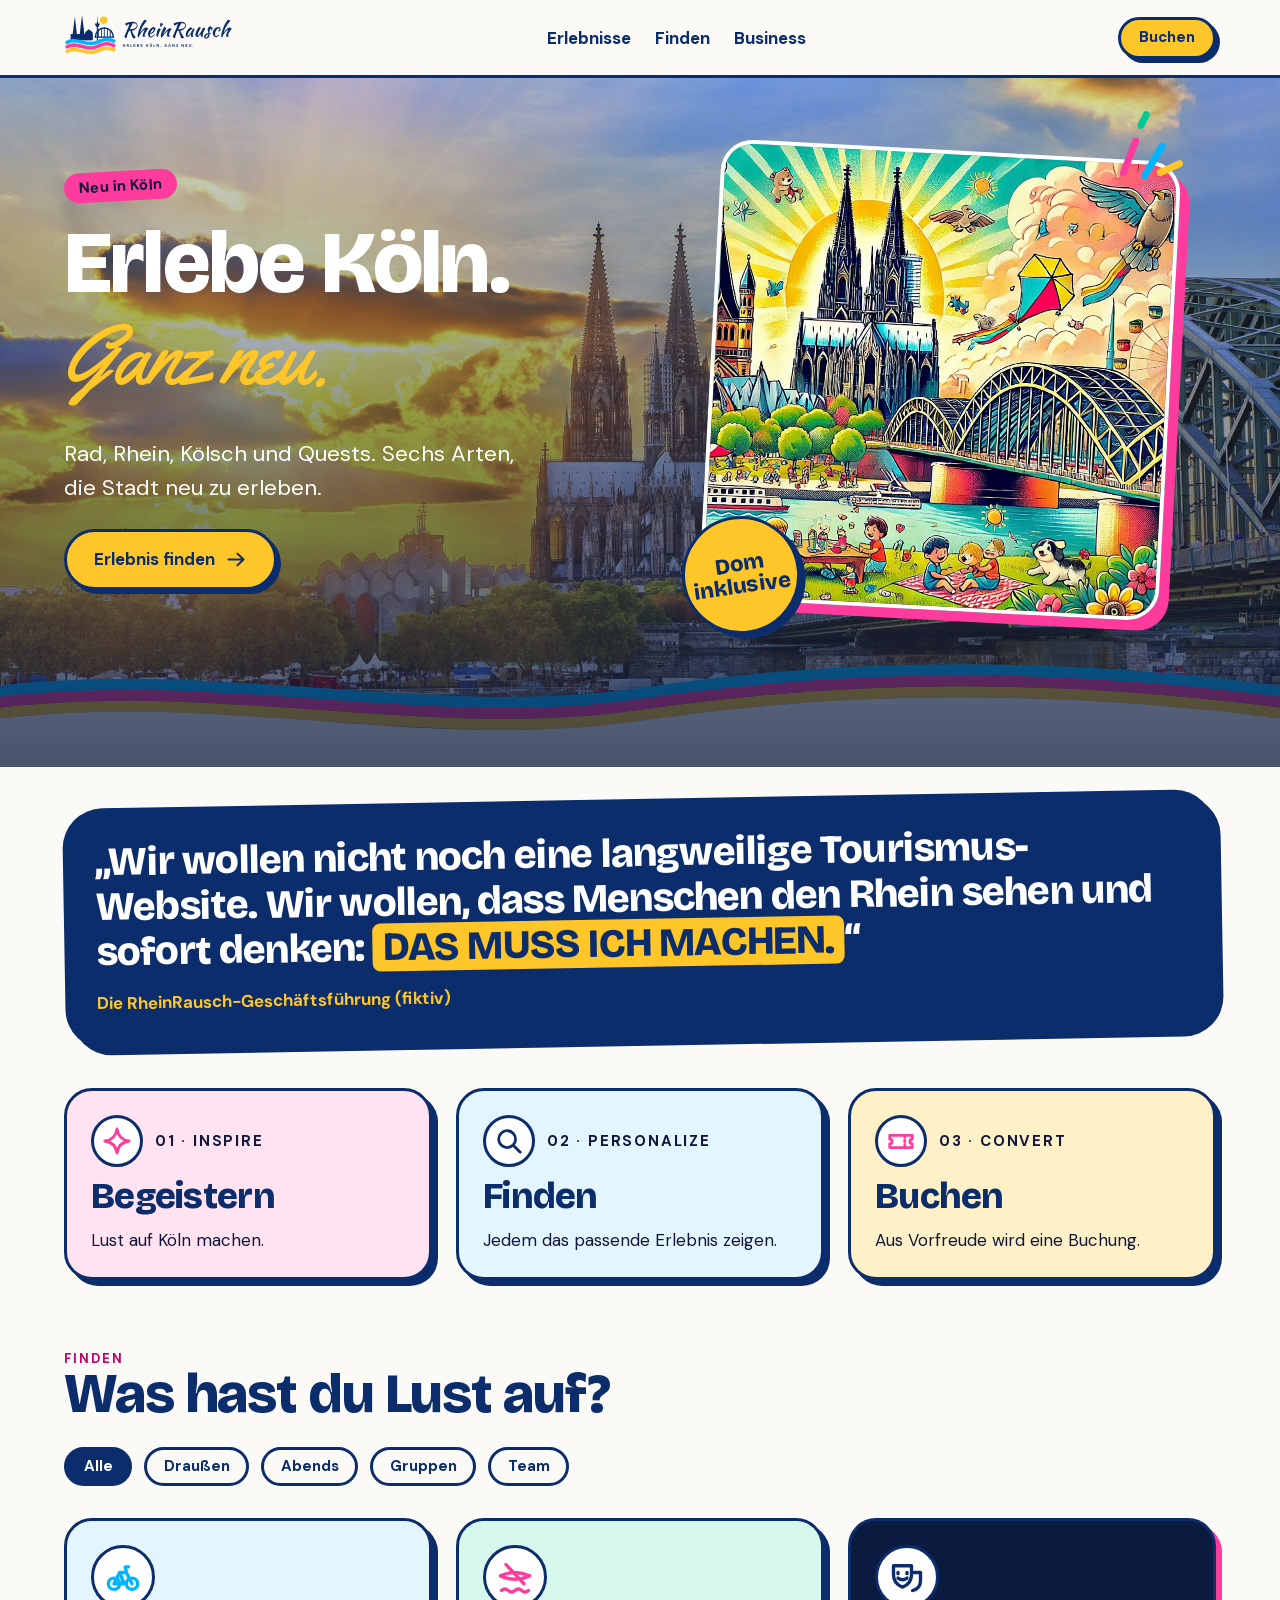
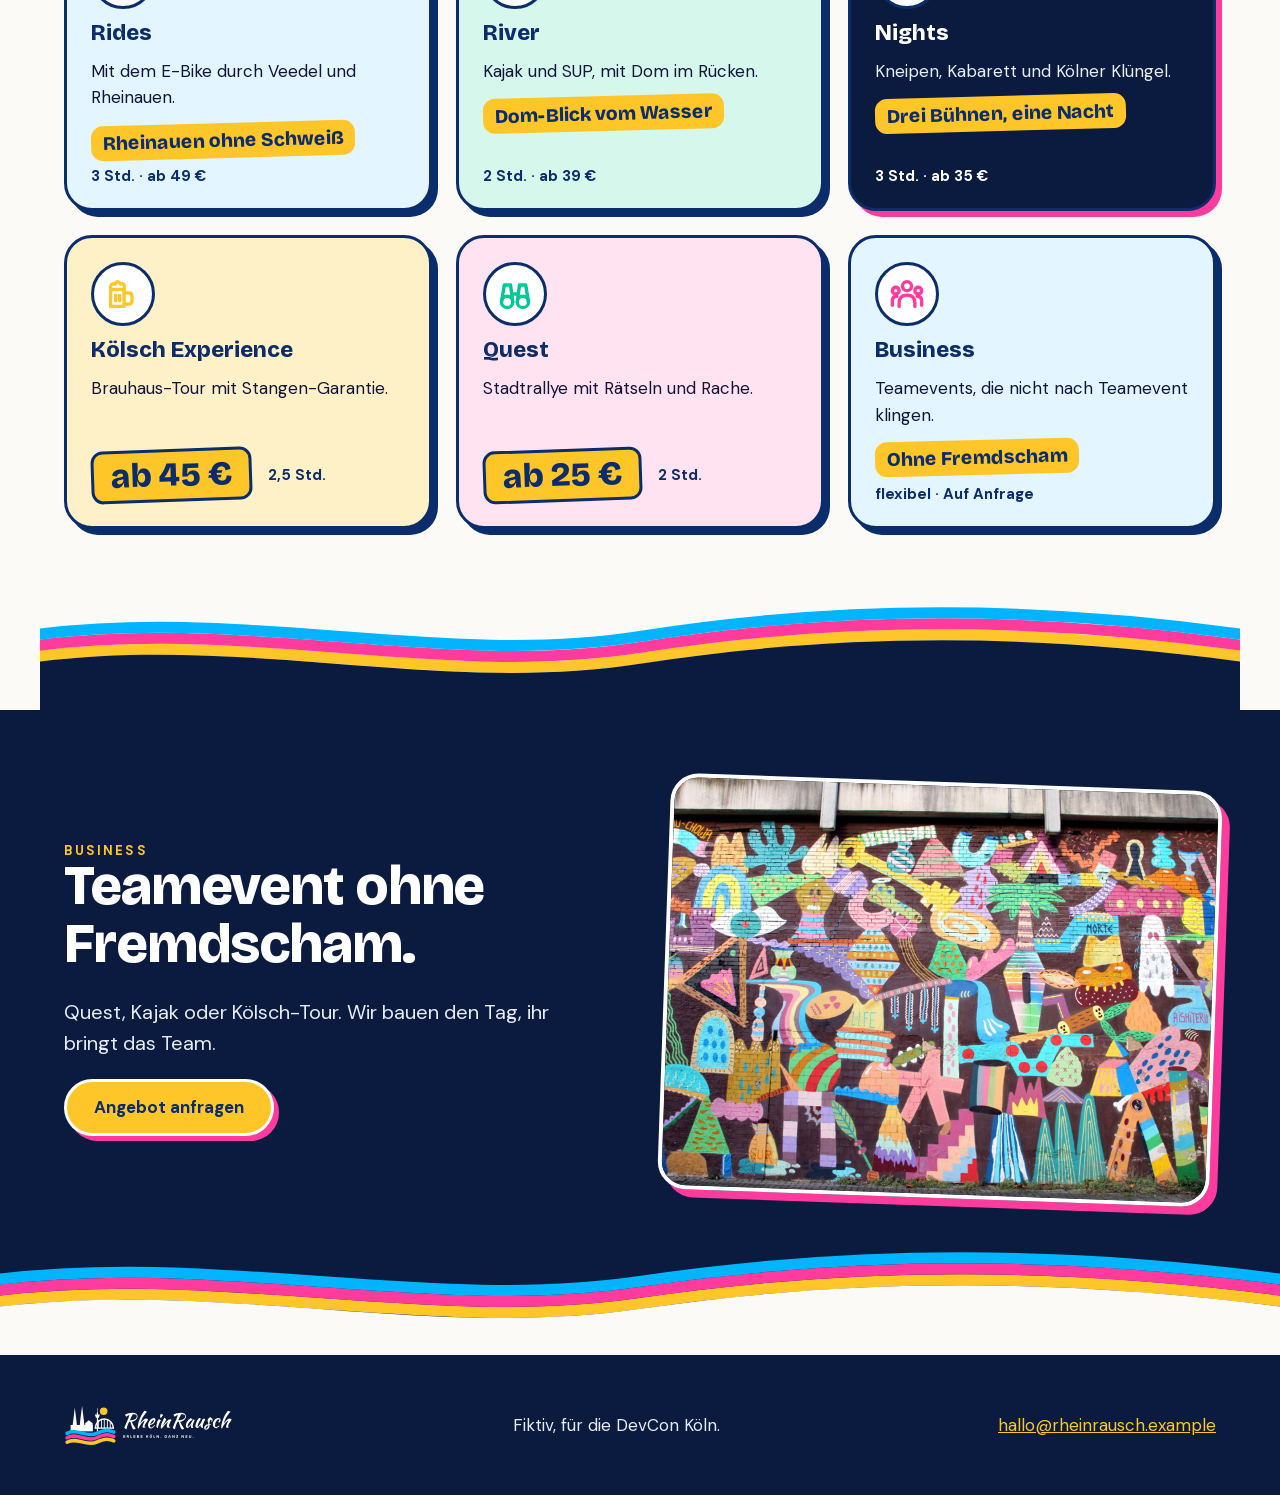
==== examples/rheinrausch/design-system/reference/index.html @ 6cb75c40 "Add the RheinRausch example: brief, design system, build rules, empty decisions Fictitious customer " ====
<!DOCTYPE html>
<html lang="de">
<head>
<meta charset="utf-8">
<meta name="viewport" content="width=device-width, initial-scale=1">
<title>RheinRausch – Erlebe Köln. Ganz neu.</title>
<link rel="icon" href="../logos/rheinrausch-app-icon.svg" type="image/svg+xml">
<link rel="stylesheet" href="../css/tokens.css">
<link rel="stylesheet" href="../css/components.css">
<link rel="stylesheet" href="../css/extras.css">
<style>html{scroll-behavior:smooth}@media(prefers-reduced-motion:reduce){html{scroll-behavior:auto}}</style>
</head>
<body>
<header class="rr-header"><div class="rr-container rr-header__inner">
<a href="#"><img class="rr-header__logo" src="../logos/rheinrausch-horizontal-light.svg" alt="RheinRausch"></a>
<ul class="rr-nav"><li><a href="#erlebnisse">Erlebnisse</a></li><li><a href="#finden">Finden</a></li><li><a href="#business">Business</a></li></ul>
<a class="rr-btn rr-btn--sm" href="#erlebnisse">Buchen</a>
</div></header>

<main>
<section class="rr-hero" style="--rr-hero-img:url(../assets/photo-dom-sunset.jpeg)">
<div class="rr-hero__body rr-container rr-hero__grid">
<div>
<span class="rr-badge">Neu in Köln</span>
<h1>Erlebe Köln. <span class="rr-script">Ganz neu.</span></h1>
<p class="rr-hero__lead">Rad, Rhein, Kölsch und Quests. Sechs Arten, die Stadt neu zu erleben.</p>
<a class="rr-btn" href="#erlebnisse">Erlebnis finden <img class="rr-btn__icon" src="../icons/arrow.svg" alt=""></a>
</div>
<div class="rr-hero__visual">
<div class="rr-photo"><img class="rr-hero__photo" src="../assets/illustration-koeln-pop.jpeg" alt=""></div>
<span class="rr-sticker">Dom inklusive</span>
<img class="rr-hero__splash" src="../stickers/splash.svg" alt="">
</div>
</div>
<span class="rr-divider" aria-hidden="true"></span>
</section>

<section class="rr-container" style="padding-top:var(--rr-space-6)">
<figure class="rr-quote"><blockquote class="rr-quote__text" style="margin:0">„Wir wollen nicht noch eine langweilige Tourismus-Website. Wir wollen, dass Menschen den Rhein sehen und sofort denken: <mark>DAS MUSS ICH MACHEN.</mark>“</blockquote>
<figcaption class="rr-quote__cite">Die RheinRausch-Geschäftsführung (fiktiv)</figcaption></figure>
</section>

<section class="rr-container" style="padding-top:var(--rr-space-7)">
<div class="rr-grid" style="grid-template-columns:repeat(auto-fit,minmax(260px,1fr))"><div class="rr-goal rr-goal--pink"><div class="rr-goal__top"><span class="rr-goal__icon"><img src="../icons/sparkle.svg" alt=""></span><span class="rr-goal__num">01 · Inspire</span></div><h3 class="rr-goal__title">Begeistern</h3><p class="rr-goal__text">Lust auf Köln machen.</p></div><div class="rr-goal rr-goal--cyan"><div class="rr-goal__top"><span class="rr-goal__icon"><img src="../icons/search.svg" alt=""></span><span class="rr-goal__num">02 · Personalize</span></div><h3 class="rr-goal__title">Finden</h3><p class="rr-goal__text">Jedem das passende Erlebnis zeigen.</p></div><div class="rr-goal rr-goal--gelb"><div class="rr-goal__top"><span class="rr-goal__icon"><img src="../icons/ticket.svg" alt=""></span><span class="rr-goal__num">03 · Convert</span></div><h3 class="rr-goal__title">Buchen</h3><p class="rr-goal__text">Aus Vorfreude wird eine Buchung.</p></div></div>
</section>

<section id="finden" class="rr-container" style="padding-top:var(--rr-space-8)">
<div class="rr-eyebrow">Finden</div>
<h2>Was hast du Lust auf?</h2>
<div class="rr-filters" role="group" aria-label="Filter"><button class="rr-chip" type="button" data-filter="Alle" aria-pressed="true">Alle</button><button class="rr-chip" type="button" data-filter="Draußen" aria-pressed="false">Draußen</button><button class="rr-chip" type="button" data-filter="Abends" aria-pressed="false">Abends</button><button class="rr-chip" type="button" data-filter="Gruppen" aria-pressed="false">Gruppen</button><button class="rr-chip" type="button" data-filter="Team" aria-pressed="false">Team</button></div>
</section>

<section id="erlebnisse" class="rr-container" style="padding-top:var(--rr-space-6)">
<div class="rr-grid"><button class="rr-card rr-line--rides" type="button" data-title="Rides" data-text="Geführte E-Bike-Tour vom Dom bis in die Rheinauen. Akku voll, Laune auch." data-duration="3 Std." data-price="ab 49 €" data-status="Heute frei" data-status-tone="gruen"><span class="rr-card__icon"></span><span class="rr-card__title">Rides</span><span class="rr-card__text">Mit dem E-Bike durch Veedel und Rheinauen.</span><span class="rr-card__hook">Rheinauen ohne Schweiß</span><span class="rr-card__meta">3 Std. · ab 49 €</span></button><button class="rr-card rr-line--river" type="button" data-title="River" data-text="Zwei Stunden paddeln, Blick auf die Hohenzollernbrücke, null Stau." data-duration="2 Std." data-price="ab 39 €" data-status="Heute frei" data-status-tone="gruen"><span class="rr-card__icon"></span><span class="rr-card__title">River</span><span class="rr-card__text">Kajak und SUP, mit Dom im Rücken.</span><span class="rr-card__hook">Dom-Blick vom Wasser</span><span class="rr-card__meta">2 Std. · ab 39 €</span></button><button class="rr-card rr-line--nights" type="button" data-title="Nights" data-text="Eine Nacht, drei Bühnen, ein Kölsch zu viel. Mit Stadtführer, der alles weiß." data-duration="3 Std." data-price="ab 35 €" data-status="Fast ausgebucht" data-status-tone="pink"><span class="rr-card__icon"></span><span class="rr-card__title">Nights</span><span class="rr-card__text">Kneipen, Kabarett und Kölner Klüngel.</span><span class="rr-card__hook">Drei Bühnen, eine Nacht</span><span class="rr-card__meta">3 Std. · ab 35 €</span></button><button class="rr-card rr-line--kolsch" type="button" data-title="Kölsch Experience" data-text="Drei Brauhäuser, ein Braumeister, beliebig viele Stangen. Mit Häppchen." data-duration="2,5 Std." data-price="ab 45 €" data-status="Heute frei" data-status-tone="gruen"><span class="rr-card__icon"></span><span class="rr-card__title">Kölsch Experience</span><span class="rr-card__text">Brauhaus-Tour mit Stangen-Garantie.</span><span class="rr-card__price-row"><span class="rr-card__price">ab 45 €</span><span class="rr-card__meta">2,5 Std.</span></span></button><button class="rr-card rr-line--quest" type="button" data-title="Quest" data-text="Löst Rätsel an echten Orten. Wer verliert, zahlt die nächste Runde." data-duration="2 Std." data-price="ab 25 €" data-status="Heute frei" data-status-tone="gruen"><span class="rr-card__icon"></span><span class="rr-card__title">Quest</span><span class="rr-card__text">Stadtrallye mit Rätseln und Rache.</span><span class="rr-card__price-row"><span class="rr-card__price">ab 25 €</span><span class="rr-card__meta">2 Std.</span></span></button><button class="rr-card rr-line--business" type="button" data-title="Business" data-text="Wir bauen euren Tag aus allen fünf Linien. Ab 10 Personen." data-duration="flexibel" data-price="Auf Anfrage" data-status="Auf Anfrage" data-status-tone="navy"><span class="rr-card__icon"></span><span class="rr-card__title">Business</span><span class="rr-card__text">Teamevents, die nicht nach Teamevent klingen.</span><span class="rr-card__hook">Ohne Fremdscham</span><span class="rr-card__meta">flexibel · Auf Anfrage</span></button></div>
<p class="rr-empty" id="empty" hidden>Hier ist noch nichts. Probier einen anderen Filter.</p>
<span class="rr-divider rr-divider--night" aria-hidden="true" style="margin-top:var(--rr-space-8);margin-inline:calc(var(--rr-space-5) * -1);width:calc(100% + var(--rr-space-5) * 2)"></span>
</section>

<section id="business" class="rr-section rr-section--night" style="padding-bottom:0">
<div class="rr-container rr-split">
<div>
<div class="rr-eyebrow">Business</div>
<h2>Teamevent ohne Fremdscham.</h2>
<p class="rr-band-lead">Quest, Kajak oder Kölsch-Tour. Wir bauen den Tag, ihr bringt das Team.</p>
<a class="rr-btn" href="#erlebnisse">Angebot anfragen</a>
</div>
<div class="rr-photo"><img src="../assets/photo-mural-colourful.jpeg" alt=""></div>
</div>
<span class="rr-divider" aria-hidden="true" style="margin-top:var(--rr-space-7)"></span>
</section>

</main>

<footer class="rr-footer"><div class="rr-container rr-footer__bar">
<img src="../logos/rheinrausch-horizontal-dark.svg" alt="RheinRausch">
<span>Fiktiv, für die DevCon Köln.</span>
<a href="mailto:hallo@rheinrausch.example">hallo@rheinrausch.example</a>
</div></footer>

<div class="rr-modal" id="modal" role="dialog" aria-modal="true" aria-labelledby="m-title" hidden data-done="Gebucht! Wir sehen uns am Rhein," data-name-fallback="du">
<div class="rr-modal__panel">
<button class="rr-modal__close" id="m-close" type="button" aria-label="Schließen"><img src="../icons/close.svg" alt="" width="18" height="18"></button>
<div class="rr-modal__head"><span class="rr-card__icon" id="m-icon"></span><span class="rr-badge rr-badge--ink" id="m-status"></span></div>
<h3 id="m-title" style="font-size:2.5rem;margin:var(--rr-space-4) 0 var(--rr-space-2)"></h3>
<p id="m-text" style="font-size:1.1875rem;margin:0"></p>
<div class="rr-modal__facts"><span><img src="../icons/clock.svg" alt=""><span id="m-dur"></span></span><span><img src="../icons/euro.svg" alt=""><span id="m-price"></span></span></div>
<div class="rr-modal__book" id="m-book"><input class="rr-input" id="m-name" placeholder="Dein Name" aria-label="Name"><button class="rr-btn" id="m-go" type="button">Jetzt buchen</button></div>
<div class="rr-modal__done" id="m-done" hidden><img src="../icons/check.svg" alt="" width="28" height="28"><span id="m-done-text"></span></div>
</div></div>

<script src="../js/page.js"></script>
</body>
</html>
---- examples/rheinrausch/design-system/css/tokens.css ----
/* RheinRausch design tokens. Source of truth. Load first. */
@import url('fonts.css');
:root{
  /* brand */
  --rr-blau:#0B2D6B; --rr-ink:#12163A; --rr-paper:#FBFAF6; --rr-night:#0B1B3F;
  --rr-cyan:#00B4FF; --rr-pink:#FF3B9D; --rr-gelb:#FFC629; --rr-gruen:#00C896;
  /* tints (card backgrounds) */
  --rr-tint-cyan:#E3F5FF; --rr-tint-pink:#FFE3F1; --rr-tint-gelb:#FFF1C7; --rr-tint-gruen:#D6F7EC;
  /* text-safe inks on light backgrounds */
  --rr-cyan-ink:#0057C2; --rr-pink-ink:#C4006A; --rr-gruen-ink:#00775A;
  --rr-ribbon:linear-gradient(100deg,var(--rr-cyan) 0%,var(--rr-pink) 55%,var(--rr-gelb) 100%);
  /* semantic (swapped by [data-theme="night"]) */
  --rr-bg:var(--rr-paper); --rr-text:var(--rr-ink); --rr-heading:var(--rr-blau);
  --rr-link:var(--rr-cyan-ink); --rr-surface:#fff; --rr-border:rgba(11,45,107,.14);
  /* type */
  --rr-font-heading:'Bricolage Grotesque',system-ui,sans-serif;
  --rr-font-body:'DM Sans',system-ui,sans-serif;
  --rr-font-script:'Yellowtail',cursive; /* logo/accents only */
  --rr-text-xs:.8125rem; --rr-text-sm:.9375rem; --rr-text-md:1.0625rem; --rr-text-lg:1.375rem;
  --rr-text-xl:clamp(1.75rem,3vw,2.25rem); --rr-text-2xl:clamp(2.25rem,5vw,3.5rem); --rr-text-hero:clamp(2.75rem,8vw,5.5rem);
  /* space (4px base) */
  --rr-space-1:.25rem; --rr-space-2:.5rem; --rr-space-3:.75rem; --rr-space-4:1rem; --rr-space-5:1.5rem;
  --rr-space-6:2rem; --rr-space-7:3rem; --rr-space-8:4.5rem; --rr-space-9:7rem;
  /* shape */
  --rr-radius-sm:12px; --rr-radius-md:20px; --rr-radius-lg:28px; --rr-radius-xl:40px; --rr-radius-pill:999px;
  --rr-shadow-sm:0 4px 12px rgba(11,45,107,.10); --rr-shadow:0 12px 32px rgba(11,45,107,.16);
  --rr-shadow-pop:6px 6px 0 var(--rr-blau); /* sticker offset shadow */
  --rr-container:1200px; --rr-tilt:-3deg;
}
[data-theme="night"]{--rr-bg:var(--rr-night);--rr-text:#E8ECF8;--rr-heading:#fff;--rr-link:var(--rr-gelb);--rr-surface:#13255A;--rr-border:rgba(255,255,255,.18);}
---- examples/rheinrausch/design-system/css/components.css ----
/* RheinRausch components. BEM, prefix rr-. Requires tokens.css. */
*,*::before,*::after{box-sizing:border-box}
body{margin:0;background:var(--rr-bg);color:var(--rr-text);font:400 var(--rr-text-md)/1.55 var(--rr-font-body)}
h1,h2,h3,h4{font-family:var(--rr-font-heading);font-weight:800;letter-spacing:-.02em;line-height:1.05;color:var(--rr-heading);margin:0 0 .4em}
h1{font-size:var(--rr-text-hero)} h2{font-size:var(--rr-text-2xl)} h3{font-size:var(--rr-text-lg);line-height:1.2}
a{color:var(--rr-link)} a:hover{color:var(--rr-pink-ink)}
[data-theme="night"] a:hover{color:#fff}
:focus-visible{outline:3px solid var(--rr-cyan);outline-offset:3px}
.rr-container{max-width:var(--rr-container);margin-inline:auto;padding-inline:var(--rr-space-5)}
.rr-section{padding-block:var(--rr-space-8)}
.rr-section--night{background:var(--rr-night);--rr-bg:var(--rr-night);--rr-text:#E8ECF8;--rr-heading:#fff;--rr-link:var(--rr-gelb);--rr-surface:#13255A;--rr-border:rgba(255,255,255,.18);color:var(--rr-text)}
.rr-eyebrow{font:700 var(--rr-text-xs)/1 var(--rr-font-body);letter-spacing:.16em;text-transform:uppercase;color:var(--rr-pink-ink)}
.rr-section--night .rr-eyebrow{color:var(--rr-gelb)}
.rr-lead{font-size:var(--rr-text-lg);max-width:40ch}
.rr-script{font-family:var(--rr-font-script);font-weight:400;font-size:1.3em;line-height:1} /* Yellowtail is smaller on the line than most scripts */
/* button */
.rr-btn{display:inline-flex;align-items:center;gap:.6em;border:0;cursor:pointer;font:700 var(--rr-text-md)/1 var(--rr-font-body);text-decoration:none;padding:1em 1.6em;border-radius:var(--rr-radius-pill);background:var(--rr-gelb);color:var(--rr-blau);border:3px solid var(--rr-blau);box-shadow:4px 4px 0 var(--rr-blau);transition:transform .15s ease}
.rr-btn:hover{transform:translate(-2px,-2px);color:var(--rr-blau)}
.rr-btn:active{transform:translateY(0)}
.rr-btn--navy{background:var(--rr-blau);color:#fff} .rr-btn--navy:hover{color:#fff}
.rr-btn--ghost{background:transparent;box-shadow:inset 0 0 0 3px currentColor;color:var(--rr-blau)}
.rr-section--night .rr-btn--ghost{color:#fff}
.rr-btn--sm{padding:.7em 1.2em;font-size:var(--rr-text-sm)}
.rr-btn__icon{width:1.25em;height:1.25em}
/* badge (sticker) + chip */
.rr-badge{display:inline-block;font:700 var(--rr-text-sm)/1 var(--rr-font-body);padding:.5em 1em;border-radius:var(--rr-radius-pill);background:var(--rr-pink);color:var(--rr-ink);transform:rotate(var(--rr-tilt))}
.rr-badge--gelb{background:var(--rr-gelb);color:var(--rr-blau)} .rr-badge--cyan{background:var(--rr-cyan);color:var(--rr-ink)}
.rr-badge--gruen{background:var(--rr-gruen);color:var(--rr-ink)} .rr-badge--navy{background:var(--rr-blau);color:#fff}
.rr-badge--flat{transform:none}
.rr-chip{display:inline-flex;align-items:center;gap:.5em;padding:.6em 1.1em;border-radius:var(--rr-radius-pill);border:3px solid var(--rr-blau);background:transparent;color:var(--rr-blau);font:700 var(--rr-text-sm)/1 var(--rr-font-body);cursor:pointer}
.rr-chip:hover{background:var(--rr-tint-cyan)}
.rr-chip.is-active,.rr-chip[aria-pressed="true"]{background:var(--rr-blau);color:#fff}
/* card (experience line) */
.rr-grid{display:grid;grid-template-columns:repeat(auto-fill,minmax(300px,1fr));gap:var(--rr-space-5)}
.rr-card{display:flex;flex-direction:column;gap:var(--rr-space-3);background:var(--rr-line-bg,var(--rr-tint-cyan));color:var(--rr-line-ink,var(--rr-blau));border-radius:var(--rr-radius-lg);padding:var(--rr-space-5);border:3px solid var(--rr-blau);box-shadow:var(--rr-line-shadow,var(--rr-shadow-pop));text-align:left;font:inherit;cursor:pointer;transition:transform .2s ease}
.rr-card:hover{transform:translate(-3px,-3px)}
.rr-card__icon{display:grid;place-items:center;width:64px;height:64px;border-radius:50%;background:#fff var(--rr-line-icon) center/36px 36px no-repeat;border:3px solid var(--rr-blau)}
.rr-card__hook{align-self:flex-start;background:var(--rr-gelb);color:var(--rr-blau);font:800 1.2rem/1.1 var(--rr-font-heading);padding:.35em .6em;border-radius:var(--rr-radius-sm);transform:rotate(-1.5deg)}
.rr-card__price{align-self:flex-start;background:var(--rr-gelb);color:var(--rr-blau);border:3px solid var(--rr-blau);font:800 2.1rem/1 var(--rr-font-heading);padding:.2em .5em;border-radius:var(--rr-radius-sm);transform:rotate(-2deg)}
/* hero of the tile: use EITHER __hook (experience) OR __price (offer), never both */
.rr-card__title{font:800 var(--rr-text-lg)/1.15 var(--rr-font-heading);color:var(--rr-line-ink,var(--rr-blau));margin:0}
.rr-card__text{margin:0;color:var(--rr-line-text,var(--rr-ink))}
.rr-card__meta{display:flex;gap:var(--rr-space-4);margin-top:auto;font:700 var(--rr-text-sm)/1 var(--rr-font-body)}
/* The six experience lines. One class per line fixes colour and icon together; put it on the card and on the dialog icon. */
.rr-line--rides{--rr-line-bg:var(--rr-tint-cyan);--rr-line-icon:url(../icons/bike.svg)}
.rr-line--river{--rr-line-bg:var(--rr-tint-gruen);--rr-line-icon:url(../icons/kayak.svg)}
.rr-line--nights{--rr-line-bg:var(--rr-night);--rr-line-ink:#fff;--rr-line-text:#E8ECF8;--rr-line-shadow:6px 6px 0 var(--rr-pink);--rr-line-icon:url(../icons/masks.svg)}
.rr-line--kolsch{--rr-line-bg:var(--rr-tint-gelb);--rr-line-icon:url(../icons/beer.svg)}
.rr-line--quest{--rr-line-bg:var(--rr-tint-pink);--rr-line-icon:url(../icons/binoculars.svg)}
.rr-line--business{--rr-line-bg:var(--rr-tint-cyan);--rr-line-icon:url(../icons/people.svg)}
/* form */
.rr-field{display:flex;flex-direction:column;gap:var(--rr-space-2)}
.rr-label{font:700 var(--rr-text-sm)/1 var(--rr-font-body);color:var(--rr-heading)}
.rr-input{font:inherit;padding:.9em 1.1em;border-radius:var(--rr-radius-sm);border:3px solid var(--rr-blau);background:#fff;color:var(--rr-ink)}
.rr-input:focus{outline:3px solid var(--rr-cyan);outline-offset:2px}
.rr-input[aria-invalid="true"]{border-color:var(--rr-pink-ink)}
.rr-hint{font-size:var(--rr-text-xs);color:var(--rr-gruen-ink)}
/* ribbon */
.rr-ribbon{height:14px;border-radius:var(--rr-radius-pill);background:var(--rr-ribbon)}
.rr-ribbon-wave{display:block;width:100%;height:80px;background:url(../ribbons/ribbon-wave-thin.svg) center/100% 100% no-repeat}
.rr-ribbon-wave--lg{height:160px;background-image:url(../ribbons/ribbon-wave.svg)}
/* header / footer (render templates) */
.rr-header{position:sticky;top:0;z-index:20;background:var(--rr-bg);border-bottom:3px solid var(--rr-blau)}
.rr-header__inner{display:flex;align-items:center;justify-content:space-between;gap:var(--rr-space-5);padding-block:var(--rr-space-3)}
.rr-header__logo{height:44px}
.rr-nav{display:flex;gap:var(--rr-space-5);list-style:none;margin:0;padding:0}
.rr-nav a{font-weight:700;text-decoration:none;color:var(--rr-blau)} .rr-nav a:hover{color:var(--rr-pink-ink)}
.rr-footer{background:var(--rr-night);color:#E8ECF8;padding-block:var(--rr-space-7)}
.rr-footer a{color:var(--rr-gelb)}
.rr-footer__grid{display:grid;grid-template-columns:2fr 1fr 1fr;gap:var(--rr-space-6)}
/* hero */
.rr-hero{position:relative;overflow:hidden;min-height:620px;display:grid;align-items:end;color:#fff;background:var(--rr-night) var(--rr-hero-img) center/cover}
.rr-hero::before{content:"";position:absolute;inset:0;background:linear-gradient(180deg,rgba(11,27,63,.15),rgba(11,27,63,.75))}
.rr-hero__body{position:relative;padding-block:var(--rr-space-8)}
.rr-hero h1{color:#fff;max-width:12ch}
.rr-hero .rr-ribbon-wave{position:absolute;left:0;bottom:-10px}
/* modal */
.rr-modal{position:fixed;inset:0;z-index:50;display:grid;place-items:center;padding:var(--rr-space-5);background:rgba(11,27,63,.7)}
.rr-modal__panel{position:relative;max-width:720px;width:100%;max-height:90vh;overflow:auto;background:var(--rr-paper);border-radius:var(--rr-radius-xl);padding:var(--rr-space-6);box-shadow:var(--rr-shadow)}
.rr-modal__close{position:absolute;top:16px;right:16px;width:44px;height:44px;border-radius:50%;border:3px solid var(--rr-blau);background:#fff;cursor:pointer}
/* photo treatments */
.rr-photo{border-radius:var(--rr-radius-lg);overflow:hidden;position:relative}
.rr-photo img{display:block;width:100%;height:100%;object-fit:cover}
.rr-photo--duotone{background:var(--rr-blau)} .rr-photo--duotone img{filter:grayscale(1) contrast(1.1);mix-blend-mode:screen;opacity:.9}
.rr-photo--duotone::after{content:"";position:absolute;inset:0;background:var(--rr-ribbon);mix-blend-mode:multiply}
.rr-photo--ribbon::after{content:"";position:absolute;left:0;right:0;bottom:-8px;height:90px;background:url(../ribbons/ribbon-wave-thin.svg) center/100% 100% no-repeat}
.rr-photo--tilt{transform:rotate(-2deg);box-shadow:var(--rr-shadow-pop);border:4px solid var(--rr-blau)}
@media(max-width:720px){.rr-nav{display:none}.rr-footer__grid{grid-template-columns:1fr}}
@media(prefers-reduced-motion:reduce){*{transition:none!important}}
/* quote + goals */
.rr-quote{position:relative;margin:0;padding:var(--rr-space-6);border-radius:var(--rr-radius-xl);background:var(--rr-blau);color:#fff;box-shadow:var(--rr-shadow-pop);transform:rotate(-1deg)}
.rr-quote__text{font:800 clamp(1.5rem,3.4vw,2.5rem)/1.12 var(--rr-font-heading);letter-spacing:-.02em;margin:0}
.rr-quote__text mark{background:var(--rr-gelb);color:var(--rr-blau);padding:0 .25em;border-radius:.2em}
.rr-quote__cite{display:block;margin-top:var(--rr-space-4);font-weight:700;color:var(--rr-gelb)}
.rr-goal{border:3px solid var(--rr-blau);box-shadow:var(--rr-shadow-pop);display:flex;flex-direction:column;gap:var(--rr-space-3);padding:var(--rr-space-5);border-radius:var(--rr-radius-lg);background:var(--rr-tint-cyan);color:var(--rr-blau)}
.rr-goal__num{font:800 var(--rr-text-sm)/1 var(--rr-font-body);letter-spacing:.12em;text-transform:uppercase;color:var(--rr-ink)}
.rr-goal__title{font:800 var(--rr-text-xl)/1 var(--rr-font-heading);margin:0}
.rr-goal__text{margin:0;color:var(--rr-ink)}
/* seamless section transitions: put at the end of the previous section, fill = next section color */
.rr-divider{display:block;width:100%;height:110px;margin-bottom:-1px;background:url(../ribbons/divider-paper.svg) center/100% 100% no-repeat}
.rr-divider--night{background-image:url(../ribbons/divider-night.svg)}
---- examples/rheinrausch/design-system/css/extras.css ----
/* header: the logo stays, the nav collapses below 720 px (components.css hides .rr-nav) */
.rr-header__inner > .rr-btn{margin-left:auto}
.rr-nav + .rr-btn{margin-left:0}
@media(max-width:720px){.rr-header__logo{height:36px}}

/* hero: text left, tilted photo and sticker right */
.rr-hero{display:block;min-height:0}
.rr-hero__grid{display:grid;grid-template-columns:repeat(auto-fit,minmax(300px,1fr));gap:var(--rr-space-7);align-items:center;padding-block:var(--rr-space-8) var(--rr-space-6)}
.rr-hero h1{max-width:10ch}
.rr-hero__lead{font-size:1.375rem;max-width:32ch;margin:0 0 var(--rr-space-5);color:#fff}
.rr-hero__visual{position:relative;justify-self:center;width:100%;max-width:460px}
.rr-hero__visual .rr-photo{border:4px solid #fff;box-shadow:10px 10px 0 var(--rr-pink);border-radius:32px;transform:rotate(3deg)}
.rr-hero__visual img.rr-hero__photo{aspect-ratio:1/1}
.rr-hero__splash{position:absolute;right:-20px;top:-44px;width:84px}
.rr-sticker{position:absolute;left:-28px;bottom:-24px;display:grid;place-items:center;width:118px;height:118px;border-radius:50%;background:var(--rr-gelb);color:var(--rr-blau);border:3px solid var(--rr-blau);box-shadow:5px 5px 0 var(--rr-blau);text-align:center;font:800 1.375rem/1 var(--rr-font-heading);transform:rotate(-8deg)}
.rr-hero .rr-divider{margin-top:var(--rr-space-4)}
.rr-hero .rr-badge{margin-bottom:var(--rr-space-4)}
.rr-hero h1 .rr-script{color:var(--rr-gelb);font-size:.95em}

/* goal cards: colour variants and the number row */
.rr-goal--pink{background:var(--rr-tint-pink)} .rr-goal--cyan{background:var(--rr-tint-cyan)}
.rr-goal--gelb{background:var(--rr-tint-gelb)} .rr-goal--gruen{background:var(--rr-tint-gruen)}
.rr-goal__top{display:flex;align-items:center;gap:var(--rr-space-3)}
.rr-goal__icon{display:grid;place-items:center;width:52px;height:52px;border-radius:50%;background:#fff;border:3px solid var(--rr-blau)}
.rr-goal__icon img{width:30px;height:30px}

/* find section */
.rr-filters{display:flex;flex-wrap:wrap;gap:var(--rr-space-3);margin-top:var(--rr-space-4)}
.rr-empty{font-size:var(--rr-text-lg)}
.rr-card[hidden]{display:none}
.rr-card__price-row{display:flex;align-items:center;gap:var(--rr-space-4);margin-top:auto}
.rr-card__price-row .rr-card__meta{margin:0}

/* modal extras */
.rr-modal[hidden]{display:none}
.rr-modal__panel{border:3px solid var(--rr-blau);box-shadow:10px 10px 0 var(--rr-pink)}
.rr-modal__head{display:flex;gap:var(--rr-space-3);align-items:center}
.rr-modal__facts{display:flex;gap:var(--rr-space-5);font-weight:700;color:var(--rr-blau);margin-block:var(--rr-space-4)}
.rr-modal__facts span{display:flex;gap:var(--rr-space-2);align-items:center}
.rr-modal__facts img{width:22px;height:22px}
.rr-modal__book{display:flex;flex-wrap:wrap;gap:var(--rr-space-3)}
.rr-modal__book .rr-input{flex:1;min-width:180px}
.rr-modal__done{display:flex;gap:var(--rr-space-3);align-items:center;background:var(--rr-tint-gruen);border:3px solid var(--rr-blau);border-radius:var(--rr-radius-md);padding:var(--rr-space-4);color:var(--rr-gruen-ink);font-weight:700}
.rr-modal__done[hidden],.rr-modal__book[hidden]{display:none}
.rr-badge--ink{color:var(--rr-ink)}

/* business band */
.rr-split{display:grid;grid-template-columns:repeat(auto-fit,minmax(300px,1fr));gap:var(--rr-space-7);align-items:center}
.rr-split .rr-photo{border:4px solid #fff;box-shadow:8px 8px 0 var(--rr-pink);transform:rotate(2deg)}
.rr-split .rr-photo img{aspect-ratio:4/3}
.rr-section--night .rr-btn{border-color:#fff;box-shadow:5px 5px 0 var(--rr-pink)}
.rr-band-lead{font-size:1.25rem;max-width:36ch}


/* footer */
.rr-footer__bar{display:flex;flex-wrap:wrap;gap:var(--rr-space-5);align-items:center;justify-content:space-between}
.rr-footer__bar img{height:44px}
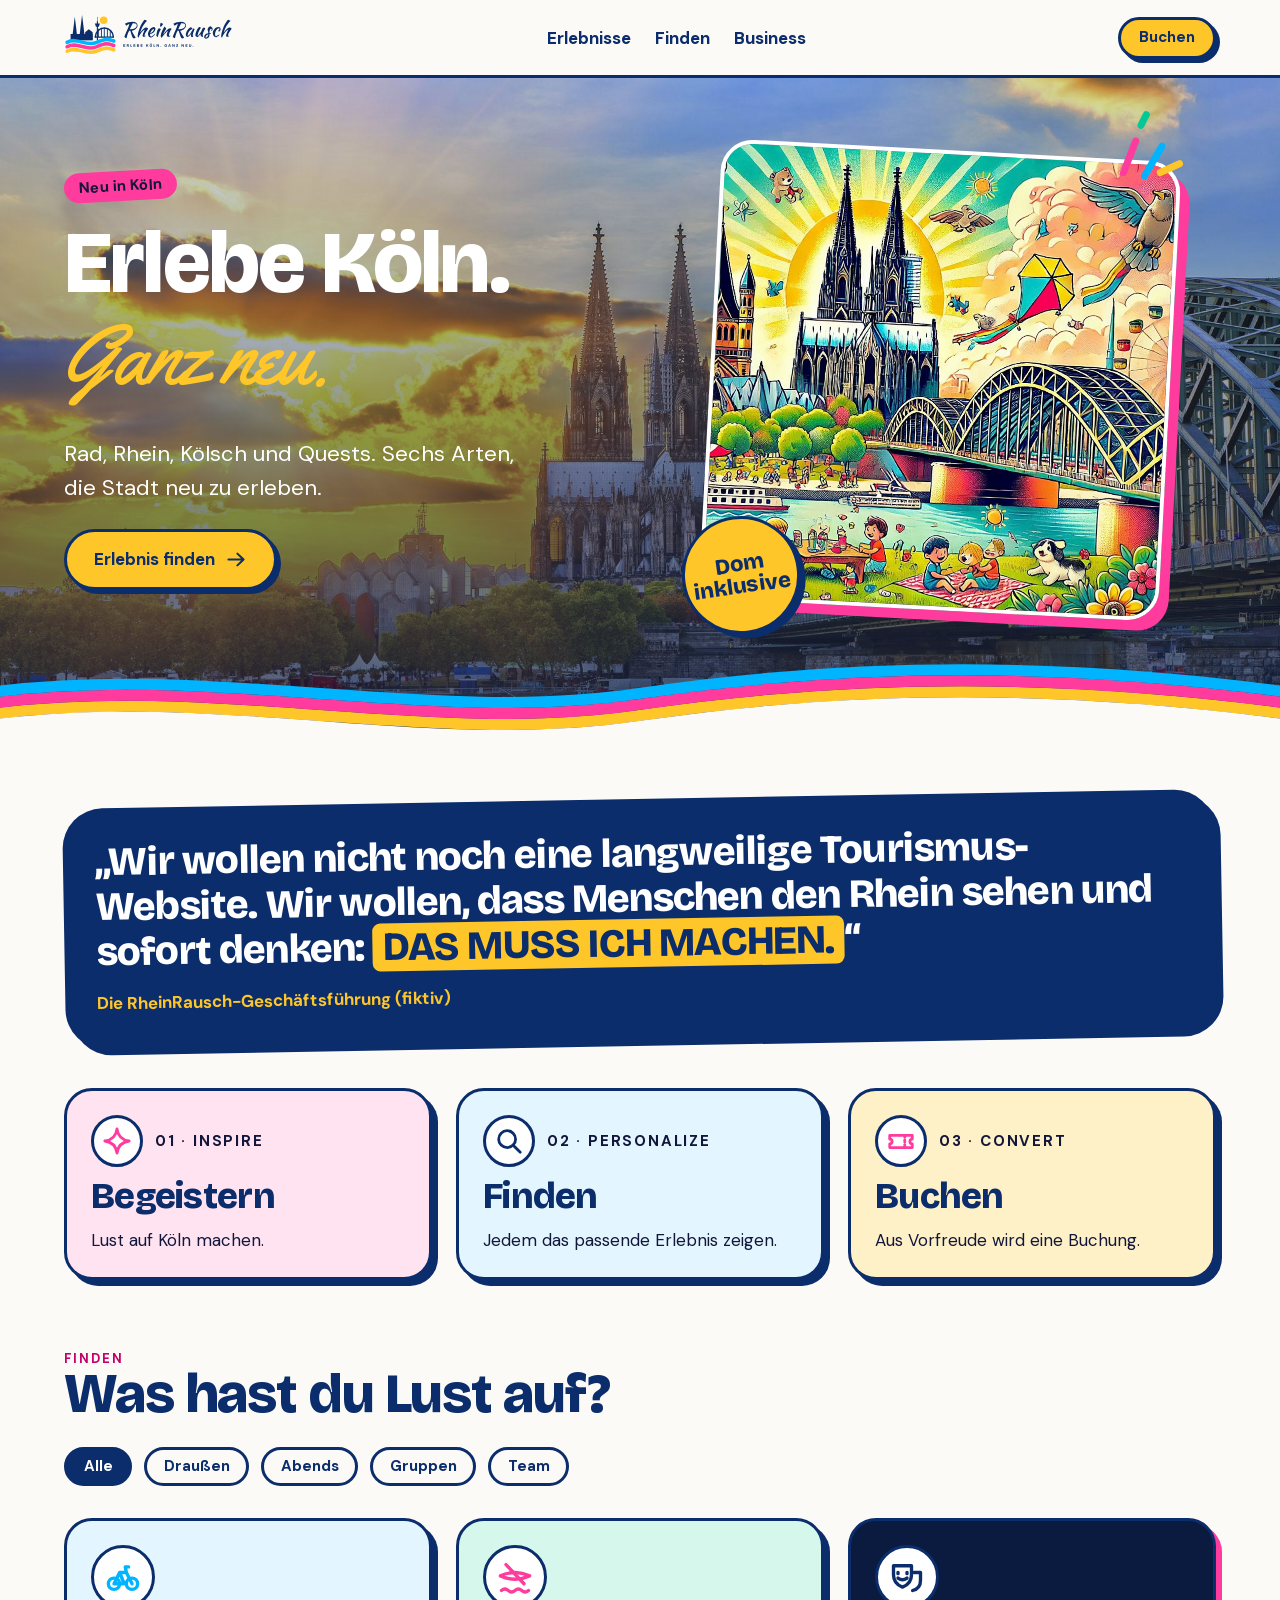
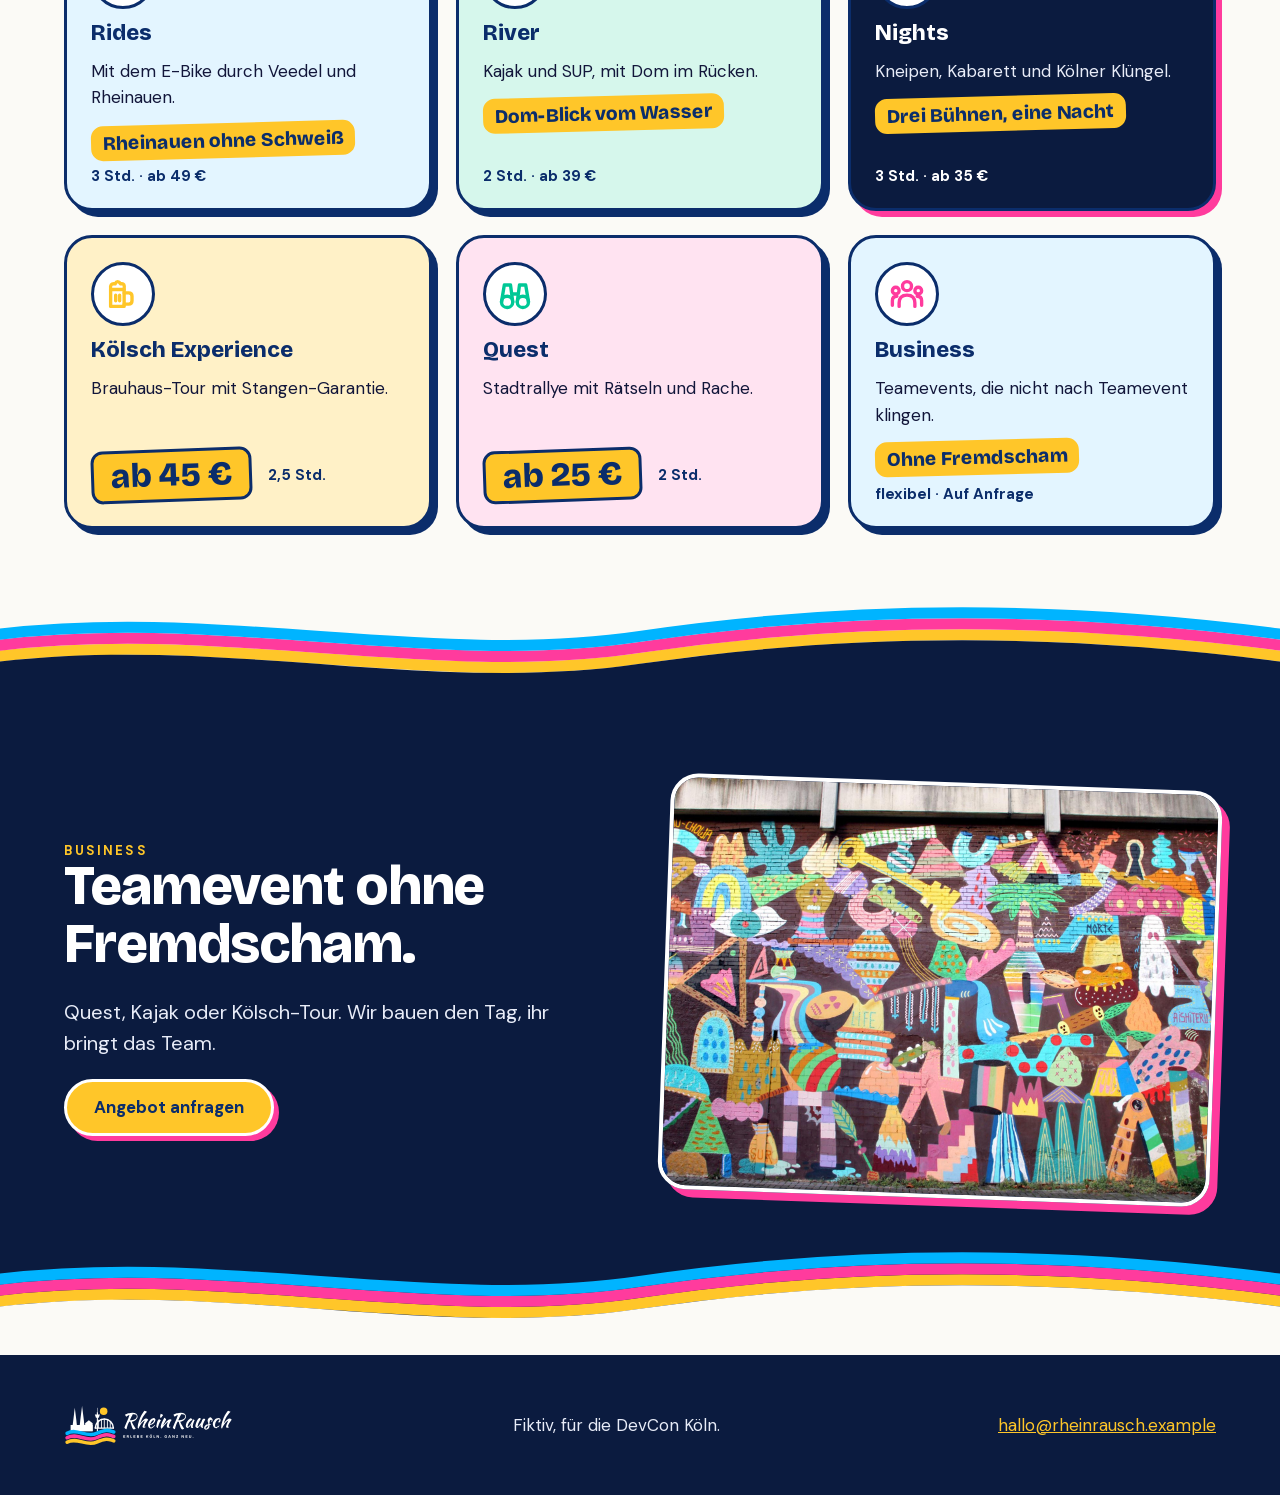
==== commit b969a68f: "Hero wave above the overlay; business section owns its wave dividers Ported from the hackathon repo " ====
--- a/examples/rheinrausch/design-system/reference/index.html
+++ b/examples/rheinrausch/design-system/reference/index.html
@@ -53,10 +53,11 @@
 <section id="erlebnisse" class="rr-container" style="padding-top:var(--rr-space-6)">
 <div class="rr-grid"><button class="rr-card rr-line--rides" type="button" data-title="Rides" data-text="Geführte E-Bike-Tour vom Dom bis in die Rheinauen. Akku voll, Laune auch." data-duration="3 Std." data-price="ab 49 €" data-status="Heute frei" data-status-tone="gruen"><span class="rr-card__icon"></span><span class="rr-card__title">Rides</span><span class="rr-card__text">Mit dem E-Bike durch Veedel und Rheinauen.</span><span class="rr-card__hook">Rheinauen ohne Schweiß</span><span class="rr-card__meta">3 Std. · ab 49 €</span></button><button class="rr-card rr-line--river" type="button" data-title="River" data-text="Zwei Stunden paddeln, Blick auf die Hohenzollernbrücke, null Stau." data-duration="2 Std." data-price="ab 39 €" data-status="Heute frei" data-status-tone="gruen"><span class="rr-card__icon"></span><span class="rr-card__title">River</span><span class="rr-card__text">Kajak und SUP, mit Dom im Rücken.</span><span class="rr-card__hook">Dom-Blick vom Wasser</span><span class="rr-card__meta">2 Std. · ab 39 €</span></button><button class="rr-card rr-line--nights" type="button" data-title="Nights" data-text="Eine Nacht, drei Bühnen, ein Kölsch zu viel. Mit Stadtführer, der alles weiß." data-duration="3 Std." data-price="ab 35 €" data-status="Fast ausgebucht" data-status-tone="pink"><span class="rr-card__icon"></span><span class="rr-card__title">Nights</span><span class="rr-card__text">Kneipen, Kabarett und Kölner Klüngel.</span><span class="rr-card__hook">Drei Bühnen, eine Nacht</span><span class="rr-card__meta">3 Std. · ab 35 €</span></button><button class="rr-card rr-line--kolsch" type="button" data-title="Kölsch Experience" data-text="Drei Brauhäuser, ein Braumeister, beliebig viele Stangen. Mit Häppchen." data-duration="2,5 Std." data-price="ab 45 €" data-status="Heute frei" data-status-tone="gruen"><span class="rr-card__icon"></span><span class="rr-card__title">Kölsch Experience</span><span class="rr-card__text">Brauhaus-Tour mit Stangen-Garantie.</span><span class="rr-card__price-row"><span class="rr-card__price">ab 45 €</span><span class="rr-card__meta">2,5 Std.</span></span></button><button class="rr-card rr-line--quest" type="button" data-title="Quest" data-text="Löst Rätsel an echten Orten. Wer verliert, zahlt die nächste Runde." data-duration="2 Std." data-price="ab 25 €" data-status="Heute frei" data-status-tone="gruen"><span class="rr-card__icon"></span><span class="rr-card__title">Quest</span><span class="rr-card__text">Stadtrallye mit Rätseln und Rache.</span><span class="rr-card__price-row"><span class="rr-card__price">ab 25 €</span><span class="rr-card__meta">2 Std.</span></span></button><button class="rr-card rr-line--business" type="button" data-title="Business" data-text="Wir bauen euren Tag aus allen fünf Linien. Ab 10 Personen." data-duration="flexibel" data-price="Auf Anfrage" data-status="Auf Anfrage" data-status-tone="navy"><span class="rr-card__icon"></span><span class="rr-card__title">Business</span><span class="rr-card__text">Teamevents, die nicht nach Teamevent klingen.</span><span class="rr-card__hook">Ohne Fremdscham</span><span class="rr-card__meta">flexibel · Auf Anfrage</span></button></div>
 <p class="rr-empty" id="empty" hidden>Hier ist noch nichts. Probier einen anderen Filter.</p>
-<span class="rr-divider rr-divider--night" aria-hidden="true" style="margin-top:var(--rr-space-8);margin-inline:calc(var(--rr-space-5) * -1);width:calc(100% + var(--rr-space-5) * 2)"></span>
 </section>
 
-<section id="business" class="rr-section rr-section--night" style="padding-bottom:0">
+<section id="business" class="rr-section rr-section--night rr-section--framed">
+<span class="rr-divider rr-divider--night" aria-hidden="true" style="margin-top:var(--rr-space-8)"></span>
+<div class="rr-section__body">
 <div class="rr-container rr-split">
 <div>
 <div class="rr-eyebrow">Business</div>
@@ -67,6 +68,7 @@
 <div class="rr-photo"><img src="../assets/photo-mural-colourful.jpeg" alt=""></div>
 </div>
 <span class="rr-divider" aria-hidden="true" style="margin-top:var(--rr-space-7)"></span>
+</div>
 </section>
 
 </main>
--- a/examples/rheinrausch/design-system/css/extras.css
+++ b/examples/rheinrausch/design-system/css/extras.css
@@ -14,7 +14,8 @@
 .rr-hero__visual img.rr-hero__photo{aspect-ratio:1/1}
 .rr-hero__splash{position:absolute;right:-20px;top:-44px;width:84px}
 .rr-sticker{position:absolute;left:-28px;bottom:-24px;display:grid;place-items:center;width:118px;height:118px;border-radius:50%;background:var(--rr-gelb);color:var(--rr-blau);border:3px solid var(--rr-blau);box-shadow:5px 5px 0 var(--rr-blau);text-align:center;font:800 1.375rem/1 var(--rr-font-heading);transform:rotate(-8deg)}
-.rr-hero .rr-divider{margin-top:var(--rr-space-4)}
+/* position:relative lifts the wave above the hero overlay (::before is absolute); the overlay still darkens the photo behind its transparent part */
+.rr-hero .rr-divider{position:relative;margin-top:var(--rr-space-4)}
 .rr-hero .rr-badge{margin-bottom:var(--rr-space-4)}
 .rr-hero h1 .rr-script{color:var(--rr-gelb);font-size:.95em}
 
@@ -51,6 +52,10 @@
 .rr-split .rr-photo img{aspect-ratio:4/3}
 .rr-section--night .rr-btn{border-color:#fff;box-shadow:5px 5px 0 var(--rr-pink)}
 .rr-band-lead{font-size:1.25rem;max-width:36ch}
+/* a night section framed by waves: the section itself is transparent, so the top divider (night fill) sits on the page;
+   the body carries the night background and ends with the paper divider */
+.rr-section--night.rr-section--framed{background:none;padding-block:0}
+.rr-section--framed .rr-section__body{background:var(--rr-night);padding-top:var(--rr-space-8)}
 
 
 /* footer */
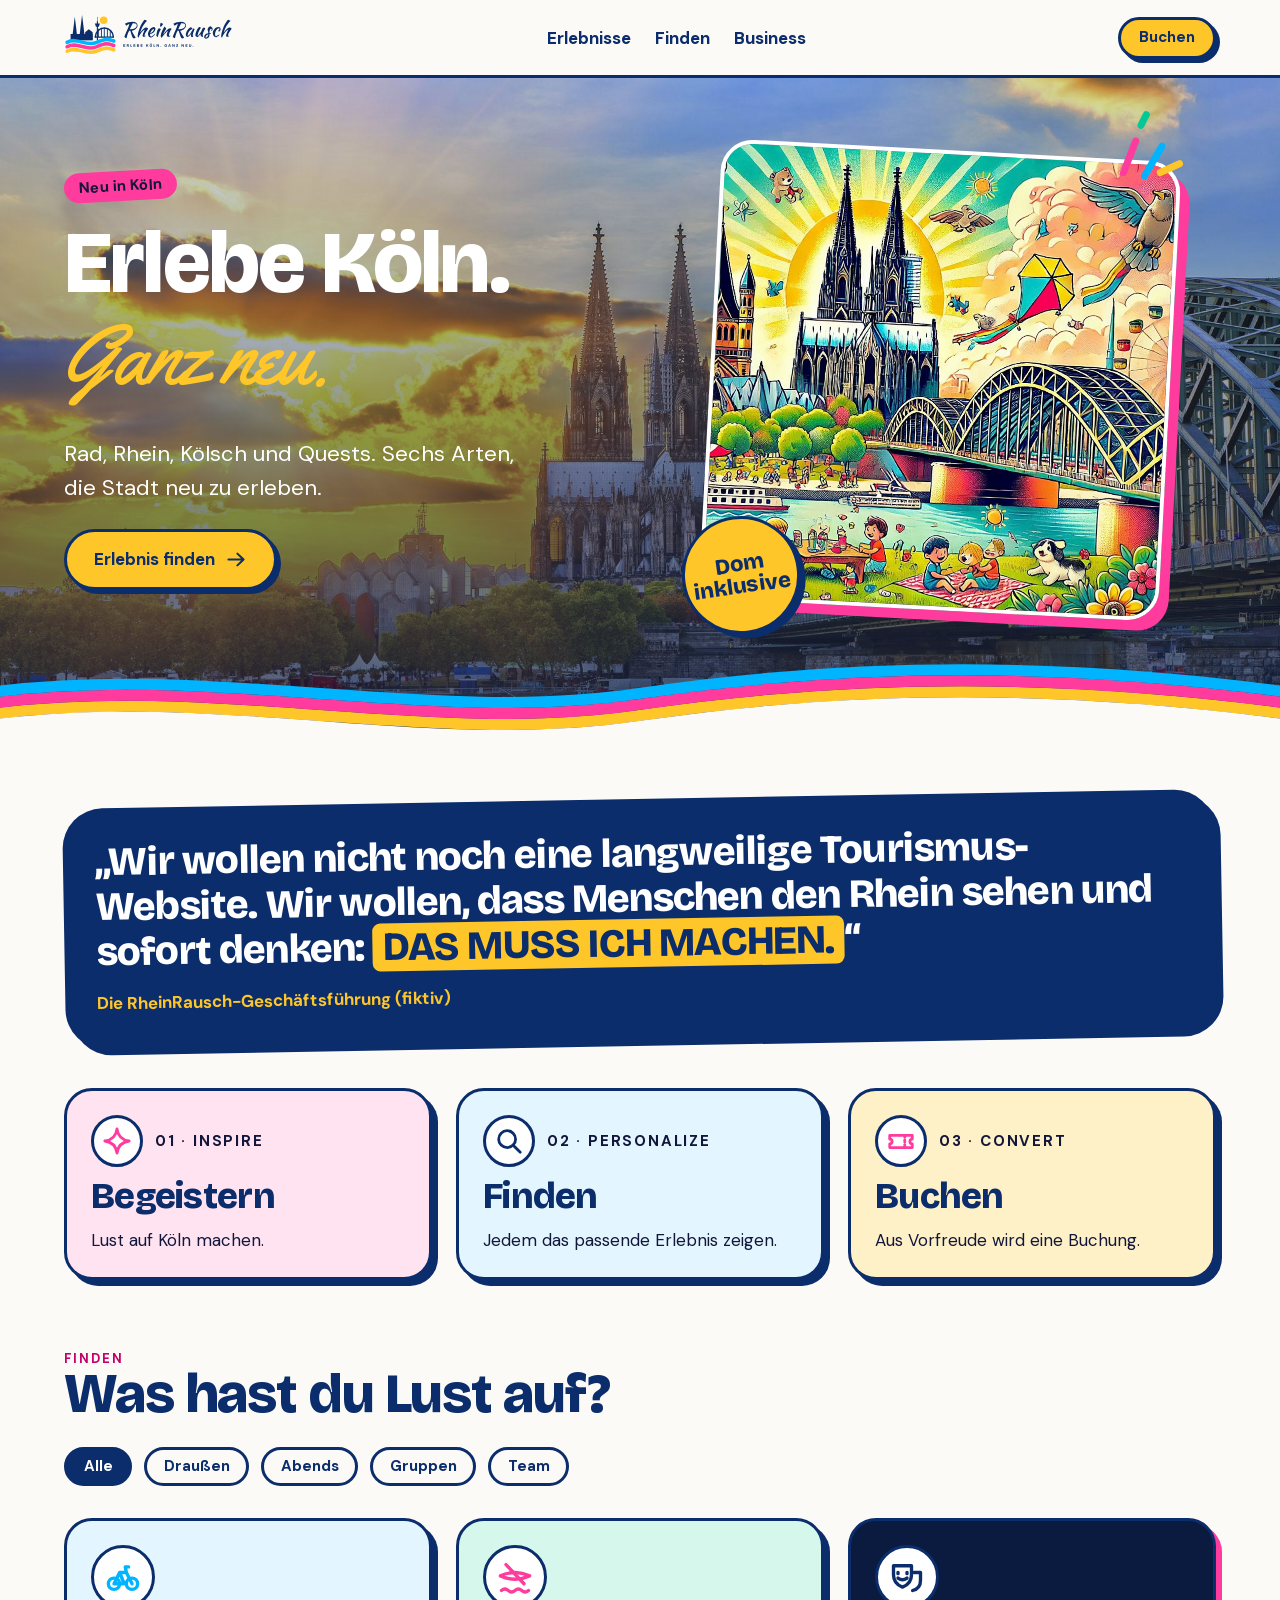
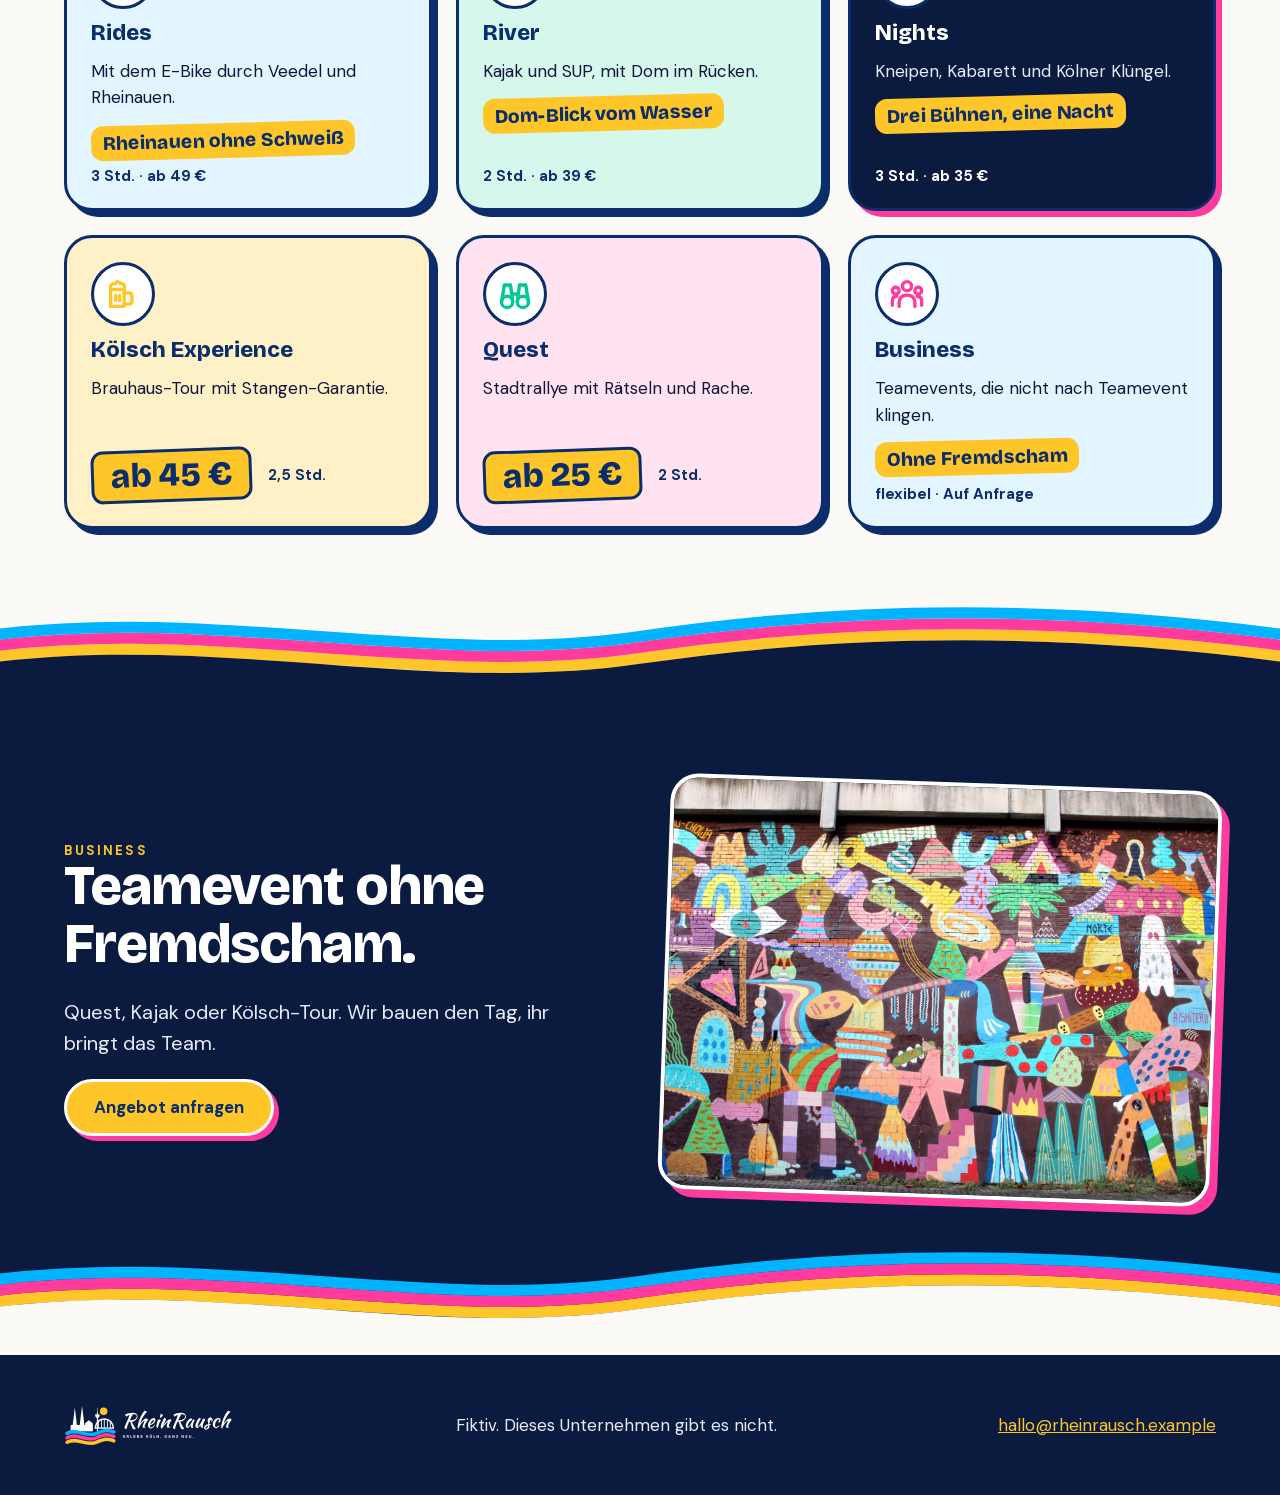
==== commit 01d56002: "Ready to go public: quick start, connection check, skills lock, no event wording README: what you ne" ====
--- a/examples/rheinrausch/design-system/reference/index.html
+++ b/examples/rheinrausch/design-system/reference/index.html
@@ -75,7 +75,7 @@
 
 <footer class="rr-footer"><div class="rr-container rr-footer__bar">
 <img src="../logos/rheinrausch-horizontal-dark.svg" alt="RheinRausch">
-<span>Fiktiv, für die DevCon Köln.</span>
+<span>Fiktiv. Dieses Unternehmen gibt es nicht.</span>
 <a href="mailto:hallo@rheinrausch.example">hallo@rheinrausch.example</a>
 </div></footer>
 
